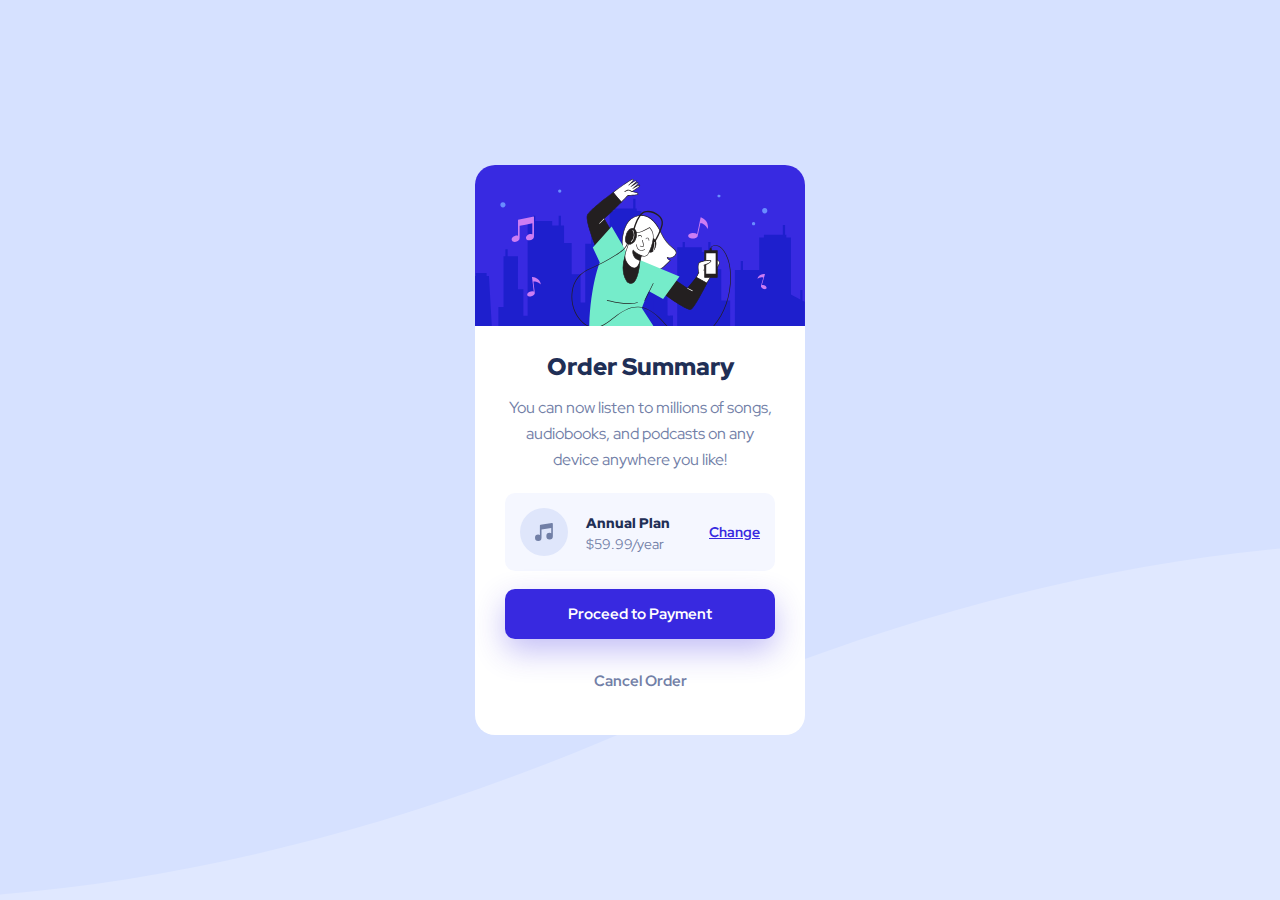
==== order-summary-component-main/index.html @ bdbce719 "initial commit order-summary-component" ====
<!DOCTYPE html>
<html lang="en">
<head>
  <meta charset="UTF-8">
  <meta name="viewport" content="width=device-width, initial-scale=1.0"> <!-- displays site properly based on user's device -->

  <link rel="icon" type="image/png" sizes="32x32" href="./images/favicon-32x32.png">

  <link rel="stylesheet" href="./style.css">
  
  <title>Frontend Mentor | Order summary card</title>
</head>
<body>
<div class="card">
    <img class='hero' src="./images/illustration-hero.svg" alt="Hero illustration">
    <div class="text">
      <h2>Order Summary</h2>
      <p class='orderSummary'>
        You can now listen to millions of songs, audiobooks, and podcasts on any 
        device anywhere you like!
      </p>
      <div class="plan">
        <img class='musicIcon' src="./images/icon-music.svg" alt="Music icon">
        <p class='planType'>Annual Plan</p>
        <p class='price'>$59.99/year</p>
        <a href="#xyz">Change</a>
      </div>
      
      <button class='proceed'>
        Proceed to Payment
      </button>
      <button class='cancel'>
        Cancel Order
      </button>
    </div>
  </div>
  
  <!-- <div class="attribution">
    Challenge by <a href="https://www.frontendmentor.io?ref=challenge" target="_blank">Frontend Mentor</a>. 
    Coded by <a href="#">Your Name Here</a>.
  </div> -->
</body>
</html>
---- order-summary-component-main/style.css ----
@import url('https://fonts.googleapis.com/css2?family=Red+Hat+Display:wght@500;700;900&display=swap');

:root {
  font-family: 'Red Hat Display', sans-serif;
  font-size: 16px;
}

body {
  background-image: url('./images/pattern-background-mobile.svg');
  background-repeat: no-repeat;
  background-color: hsl(225, 100%, 94%);
  background-position: center;
  background-size: cover;
  width: 100%;
  min-height: 100vh;
  margin: 0;
  padding: 0;
  display: grid;
  place-items: center;
}

.card {
  border-radius: 20px;
  width: 330px;
  height: 570px;
  margin: 0 auto;
  overflow: hidden;
  background-color: white;
}

.hero {
  display: block;
  max-width: 330px;
}

.text {
  display: grid;
  grid-template-rows: 1fr 3fr 3fr 2fr 2fr;
  align-items: center;
  row-gap: 5px;
  padding: 25px 30px;
}

h2, p {
  margin: 0;
  font-family: 'Red Hat Display', sans-serif;
}

h2, .orderSummary {
  text-align: center;
}

h2 {
  font-weight: 900;
  color: hsl(223, 47%, 23%);
}

.orderSummary {
  color: hsl(224, 23%, 55%);
  line-height: 1.6;
}

.plan {
  display: grid;
  grid-template-columns: max-content 1fr max-content;
  grid-template-rows: 1fr 1fr;
  max-height: 100px;
  column-gap: 18px;
  padding: 15px;
  border-radius: 10px;
  background: hsl(225, 100%, 98%);
}

.musicIcon {
  grid-column: 1;
  grid-row: 1/3;
  align-self: center;
  justify-self: center;
}

.planType {
  margin: 0;
  grid-column: 2/3;
  grid-row: 1;
  align-self: end;
  color: hsl(223, 47%, 23%);
  font-weight: 900;
  font-size: 14px;
}

.price {
  margin: 0;
  grid-column: 2/3;
  grid-row: 2;
  color: hsl(224, 23%, 55%);
  font-size: 14px;
  align-self: center;
}

a {
  grid-column: 3;
  grid-row: 1/3;
  align-self: center;
  justify-self: end;
  font-size: 14px;
  font-weight: 700;
  color: hsl(245, 75%, 52%);
}

a:hover {
  color: hsl(224, 23%, 55%);
}

.proceed {
  border: none;
  outline: none;
  background: hsl(245, 75%, 52%);
  color: white;
  padding: 15px 0;
  font-size: 15px;
  font-weight: 700;
  border-radius: 10px;
  box-shadow: hsla(245, 75%, 52%, 0.301) 0px 12px 31px 0px;
  font-family: 'Red Hat Display', sans-serif;
}

.proceed:hover {
  background-color: hsl(224, 23%, 55%);
  cursor: pointer;
}

.cancel {
  border: none;
  outline: none;
  padding: 15px 0;
  background: transparent;
  font-weight: 700;
  color: hsl(224, 23%, 55%);
  font-size: 15px;
  font-family: 'Red Hat Display', sans-serif;
}

.cancel:hover {
  color: hsl(223, 47%, 23%);
  cursor: pointer;
}

@media only screen and (min-width:  1440px) {
  body {
    background: url('./images/pattern-background-desktop.svg');
    background-repeat: no-repeat;
    background-color: hsl(225, 100%, 94%);
  }

  .card {
    width: 450px;
    height: 700px;
  }

  .hero {
    max-width: 450px;
  }

  .text {
    grid-template-rows: max-content 3fr 3fr 2fr 2fr;
    padding: 25px 50px;
    row-gap: 15px;
  }

  h2 {
    font-size: 30px;
  }

  .plan {
    padding: 25px 20px;
  }

  .planType {
    align-self: end;
    color: hsl(223, 47%, 23%);
    font-weight: 900;
    font-size: 16px;
  }
  
  .price {
    color: hsl(224, 23%, 55%);
    font-size: 16px;
    align-self: center;
  }

  a {
    font-size: 16px;
  }

  .proceed, .cancel {
    font-size: 16px;
  }
}
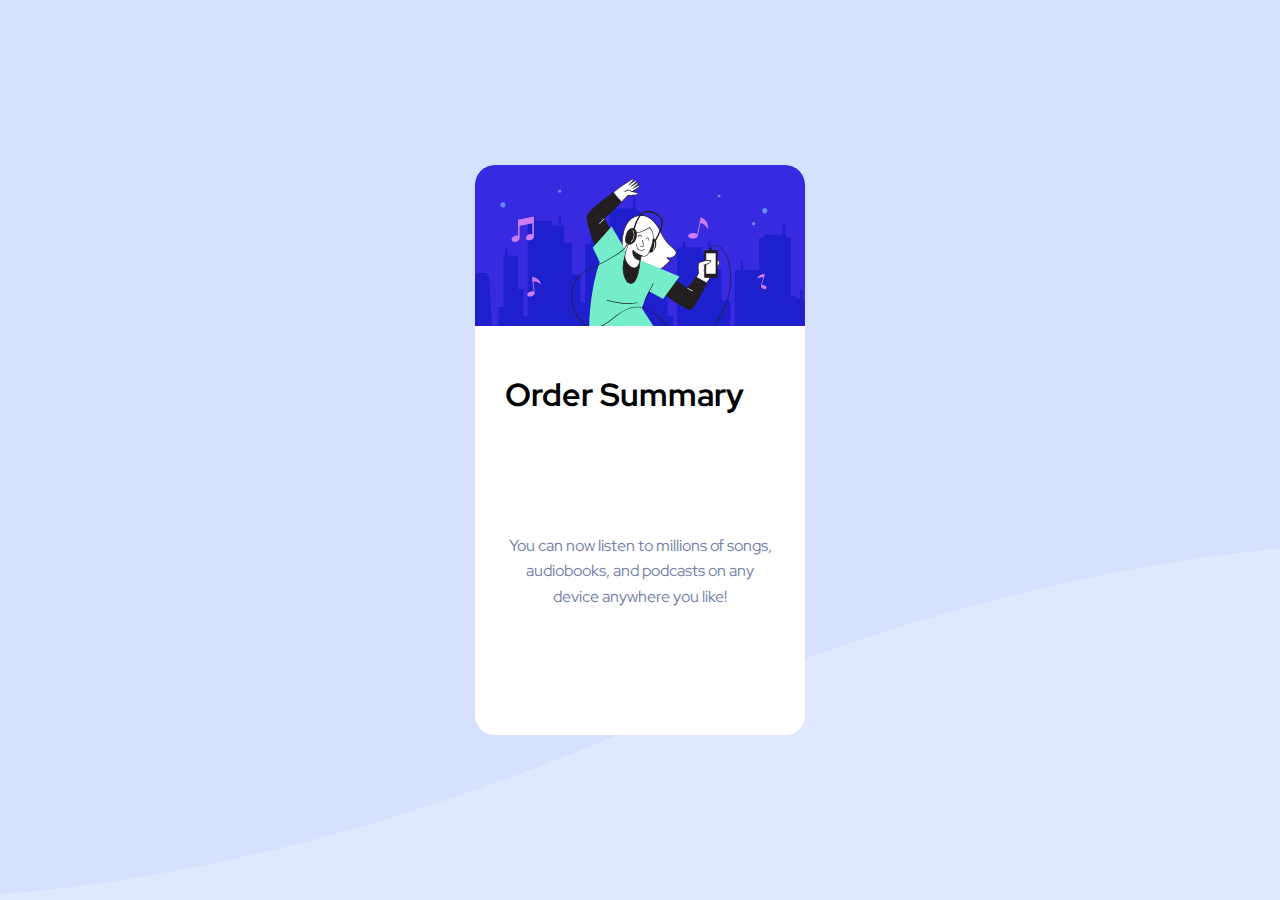
==== commit 5d829e65: "update html to address accessibility issues" ====
--- a/order-summary-component-main/index.html
+++ b/order-summary-component-main/index.html
@@ -11,10 +11,11 @@
   <title>Frontend Mentor | Order summary card</title>
 </head>
 <body>
-<div class="card">
-    <img class='hero' src="./images/illustration-hero.svg" alt="Hero illustration">
+  <!-- card -->
+  <main class="card">
+    <img class='hero' src="./images/illustration-hero.svg" alt="An illustration of person enjoying music on headphones connected to their phone">
     <div class="text">
-      <h2>Order Summary</h2>
+      <h1>Order Summary</h1>
       <p class='orderSummary'>
         You can now listen to millions of songs, audiobooks, and podcasts on any 
         device anywhere you like!
@@ -26,14 +27,16 @@
         <a href="#xyz">Change</a>
       </div>
       
-      <button class='proceed'>
-        Proceed to Payment
-      </button>
-      <button class='cancel'>
-        Cancel Order
-      </button>
+      <div class="btn">
+        <button class='proceed'>
+          Proceed to Payment
+        </button>
+        <button class='cancel'>
+          Cancel Order
+        </button>
+      </div>
     </div>
-  </div>
+  </main>
   
   <!-- <div class="attribution">
     Challenge by <a href="https://www.frontendmentor.io?ref=challenge" target="_blank">Frontend Mentor</a>. 
